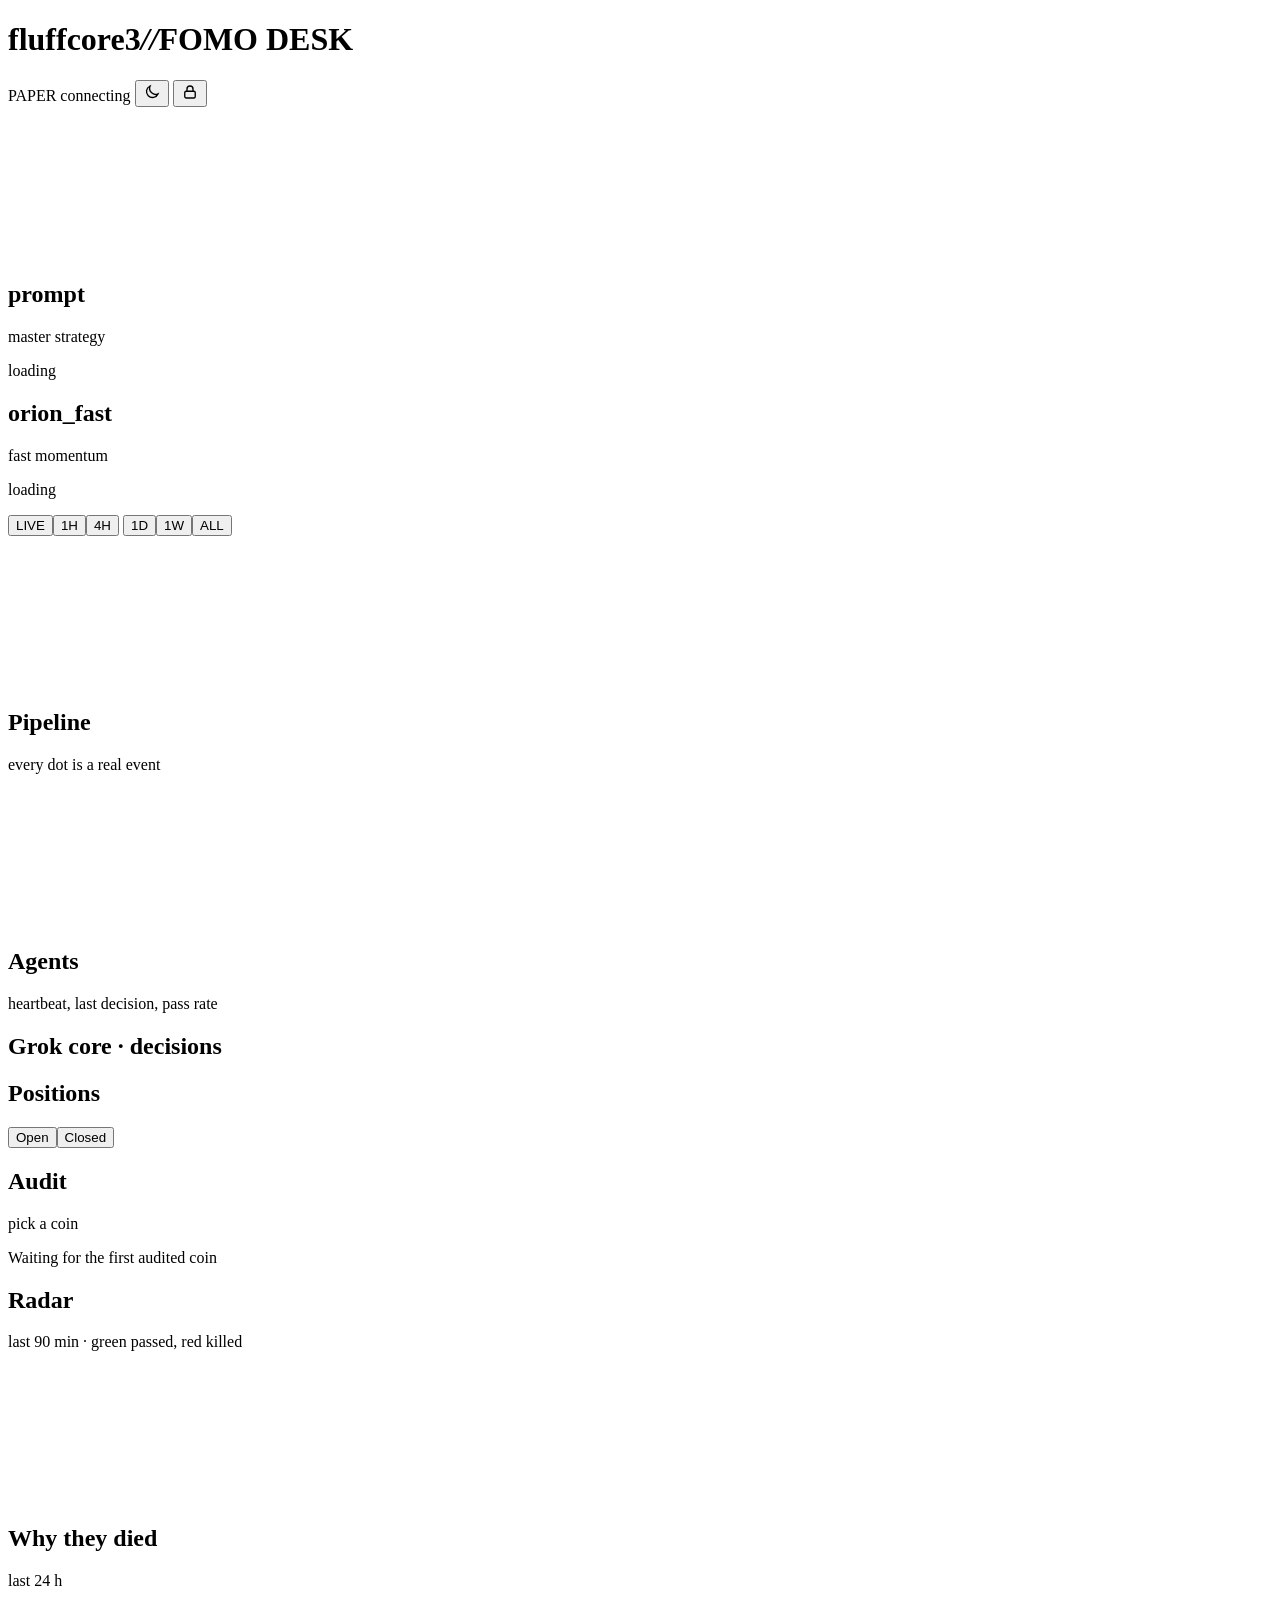
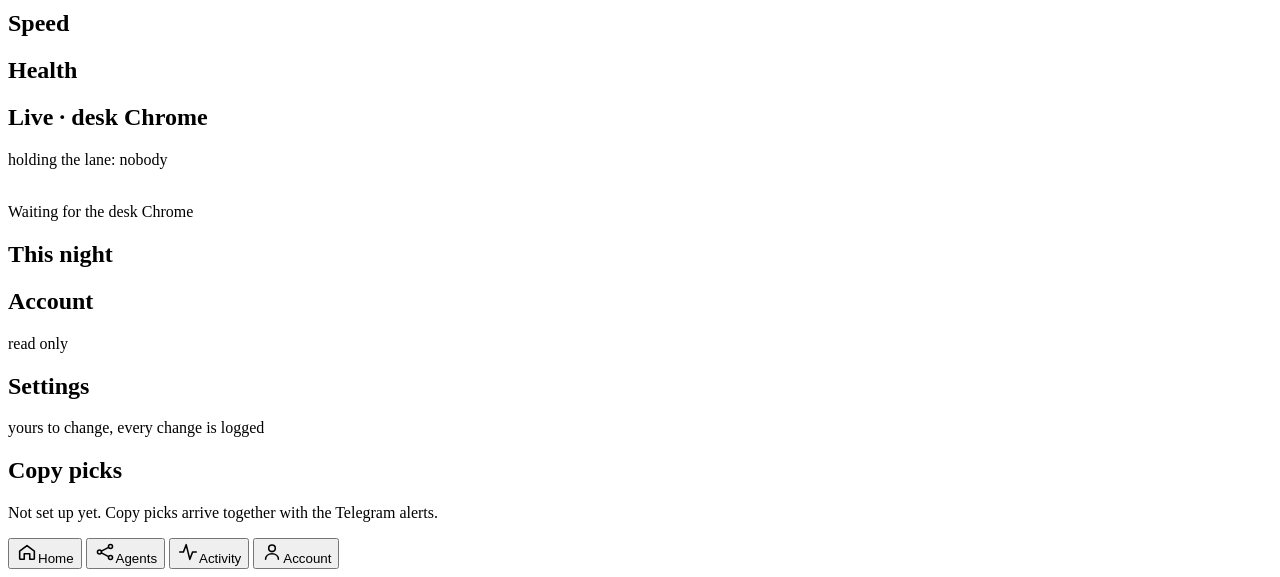
==== web/index.html @ abda7e4b "Phase 6: dashboard (plain HTML/CSS/JS), dashboard API, live stream, phone layout web/: ledger with r" ====
<!doctype html>
<html lang="en" data-theme="dark">
<head>
<meta charset="utf-8">
<title>fluffcore3 // FOMO DESK</title>
<meta name="viewport" content="width=device-width, initial-scale=1, viewport-fit=cover">
<meta name="theme-color" content="#000000">
<meta name="color-scheme" content="dark light">
<meta name="apple-mobile-web-app-capable" content="yes">
<meta name="mobile-web-app-capable" content="yes">
<meta name="apple-mobile-web-app-status-bar-style" content="black-translucent">
<meta name="apple-mobile-web-app-title" content="FOMO DESK">
<meta name="referrer" content="no-referrer">
<link rel="manifest" href="/manifest.json">
<link rel="icon" href="/icon.svg" type="image/svg+xml">
<link rel="apple-touch-icon" href="/apple-touch-icon.png">
<link rel="stylesheet" href="/app.css">
</head>
<body data-tab="home">

<!-- Login: the token is typed here, kept in this browser only, and never put in a URL. -->
<div id="login" class="login" hidden>
  <form id="login-form" class="login__card" autocomplete="off">
    <h1 class="wordmark wordmark--big"><span>fluffcore3</span><i>//</i><b>FOMO DESK</b></h1>
    <p class="login__help">Enter the desk token. It is the <code>APP_TOKEN</code> line in <code>.env</code> on the machine that runs the desk.</p>
    <label class="login__label" for="token-input">Desk token</label>
    <input id="token-input" class="login__input" type="password" name="desk-token" autocomplete="off" autocapitalize="off" spellcheck="false" required>
    <p id="login-error" class="login__error" role="alert" hidden></p>
    <button class="btn btn--primary" type="submit">Open desk</button>
  </form>
</div>

<header class="top">
  <h1 class="wordmark"><span>fluffcore3</span><i>//</i><b>FOMO DESK</b></h1>
  <div class="top__right">
    <span id="mode-pill" class="pill pill--paper" title="Nothing here moves real money">PAPER</span>
    <span class="feed" title="Where new coins and prices are coming from"><i id="feed-dot" class="dot"></i><span id="feed-badge">connecting</span></span>
    <button id="theme-btn" class="icon-btn" type="button" aria-label="Switch between dark and light theme">
      <svg viewBox="0 0 24 24" width="18" height="18" fill="none" stroke="currentColor" stroke-width="1.8" stroke-linecap="round"><path d="M20 14.5A8 8 0 0 1 9.5 4 8 8 0 1 0 20 14.5z"/></svg>
    </button>
    <button id="lock-btn" class="icon-btn" type="button" aria-label="Lock the dashboard">
      <svg viewBox="0 0 24 24" width="18" height="18" fill="none" stroke="currentColor" stroke-width="1.8" stroke-linecap="round" stroke-linejoin="round"><rect x="5" y="11" width="14" height="9" rx="2"/><path d="M8 11V8a4 4 0 0 1 8 0v3"/></svg>
    </button>
  </div>
</header>

<div id="offline" class="offline" role="status" hidden>
  Desk offline · retrying in <b id="retry-in">0</b>s · last update <span id="last-up">--:--:--</span>
</div>
<div id="banners" class="banners" aria-live="polite"></div>
<canvas id="confetti" class="confetti" aria-hidden="true"></canvas>

<main class="grid">

  <!-- The ledger: both strategies side by side, straight on the black, no card. -->
  <section class="ledger" data-tab="home" data-panel="ledger" aria-label="Both strategies">
    <div class="ledger__cols">
      <article class="lane" data-strategy="prompt">
        <header class="lane__head"><i class="swatch swatch--prompt"></i><h2>prompt</h2><span class="lane__sub">master strategy</span></header>
        <div class="lane__bal"><span class="od skeleton" id="bal-prompt" role="img" aria-label="loading"></span></div>
        <p class="lane__pnl skeleton" id="pnl-prompt">loading</p>
        <dl class="lane__stats" id="stats-prompt"></dl>
      </article>
      <article class="lane" data-strategy="orion_fast">
        <header class="lane__head"><i class="swatch swatch--orion"></i><h2>orion_fast</h2><span class="lane__sub">fast momentum</span></header>
        <div class="lane__bal"><span class="od skeleton" id="bal-orion_fast" role="img" aria-label="loading"></span></div>
        <p class="lane__pnl skeleton" id="pnl-orion_fast">loading</p>
        <dl class="lane__stats" id="stats-orion_fast"></dl>
      </article>
    </div>
    <div class="chart">
      <div class="chart__bar">
        <div class="legend" id="chart-legend"></div>
        <div class="range" role="tablist" aria-label="Chart range" id="range-tabs">
          <button role="tab" data-range="live">LIVE</button><button role="tab" data-range="1h">1H</button><button role="tab" data-range="4h">4H</button>
          <button role="tab" data-range="1d" aria-selected="true">1D</button><button role="tab" data-range="1w">1W</button><button role="tab" data-range="all">ALL</button>
        </div>
      </div>
      <div class="chart__stage" id="chart-stage">
        <canvas id="equity" role="img" aria-label="Equity of both strategies over time"></canvas>
        <canvas id="equity-fx" aria-hidden="true"></canvas>
        <div class="tip" id="chart-tip" hidden></div>
        <p class="empty chart__empty" id="chart-empty" hidden>Waiting for the first balance reading</p>
      </div>
    </div>
  </section>

  <section class="panel panel--flow" data-tab="agents" data-panel="flow">
    <header class="panel__head"><h2>Pipeline</h2><span class="meta" id="flow-meta">every dot is a real event</span></header>
    <div class="flow" id="flow-wrap"><canvas id="flow" role="img" aria-label="Coins moving through Scanner, Analyst, Brain, Executor and Risk"></canvas></div>
  </section>

  <section class="panel panel--agents" data-tab="agents" data-panel="agents">
    <header class="panel__head"><h2 id="agents-title">Agents</h2><span class="meta">heartbeat, last decision, pass rate</span></header>
    <ul class="agents" id="agents"></ul>
  </section>

  <section class="panel panel--log" data-tab="activity" data-panel="log">
    <header class="panel__head"><h2>Grok core · decisions</h2><span class="meta" id="log-count"></span></header>
    <div class="chips" id="log-filters" role="group" aria-label="Filter the decision log"></div>
    <ol class="log" id="log"></ol>
    <p class="empty" id="log-empty" hidden>Waiting for the first decision</p>
  </section>

  <section class="panel panel--pos" data-tab="home" data-panel="positions">
    <header class="panel__head"><h2>Positions</h2>
      <div class="range range--small" role="tablist" aria-label="Open or closed" id="pos-tabs"><button role="tab" data-pos="open" aria-selected="true">Open</button><button role="tab" data-pos="closed">Closed</button></div>
    </header>
    <div class="table" id="positions"></div>
    <p class="empty" id="pos-empty" hidden></p>
  </section>

  <section class="panel panel--audit" data-tab="agents" data-panel="audit">
    <header class="panel__head"><h2>Audit</h2><span class="meta" id="audit-title">pick a coin</span></header>
    <div class="audit" id="audit"></div>
    <p class="empty" id="audit-empty">Waiting for the first audited coin</p>
  </section>

  <section class="panel panel--radar" data-tab="activity" data-panel="radar">
    <header class="panel__head"><h2>Radar</h2><span class="meta">last 90 min · green passed, red killed</span></header>
    <div class="radar" id="radar-wrap"><canvas id="radar" role="img" aria-label="Recent coins as blips: green passed, red killed"></canvas><div class="tip" id="radar-tip" hidden></div></div>
    <p class="empty" id="radar-empty" hidden>No coin has been judged yet</p>
  </section>

  <section class="panel panel--kills" data-tab="activity" data-panel="kills">
    <header class="panel__head"><h2>Why they died</h2><span class="meta">last 24 h</span></header>
    <ul class="bars" id="kills"></ul>
    <p class="empty" id="kills-empty" hidden>Nothing has been rejected yet</p>
  </section>

  <section class="panel panel--speed" data-tab="agents" data-panel="speed">
    <header class="panel__head"><h2>Speed</h2><span class="meta" id="lag-chip"></span></header>
    <div class="speed" id="speed"></div>
    <p class="empty" id="speed-empty" hidden>No timings recorded yet</p>
  </section>

  <section class="panel panel--health" data-tab="agents" data-panel="health">
    <header class="panel__head"><h2>Health</h2><span class="meta" id="health-meta"></span></header>
    <ul class="health" id="health"></ul>
  </section>

  <section class="panel panel--frame" data-tab="account" data-panel="frame">
    <header class="panel__head"><h2>Live · desk Chrome</h2><span class="meta" id="frame-meta">holding the lane: nobody</span></header>
    <div class="frame" id="frame-wrap"><img id="frame-a" alt="" class="frame__img is-on"><img id="frame-b" alt="" class="frame__img"><p class="empty frame__empty" id="frame-empty">Waiting for the desk Chrome</p></div>
  </section>

  <section class="panel panel--recap" data-tab="account" data-panel="recap">
    <header class="panel__head"><h2>This night</h2><span class="meta" id="recap-meta"></span></header>
    <dl class="recap" id="recap"></dl>
    <p class="empty" id="recap-empty" hidden>No session has started yet</p>
  </section>

  <section class="panel panel--account" data-tab="account" data-panel="account">
    <header class="panel__head"><h2>Account</h2><span class="meta">read only</span></header>
    <div id="account"></div>
  </section>

  <section class="panel panel--settings" data-tab="account" data-panel="settings">
    <header class="panel__head"><h2>Settings</h2><span class="meta">yours to change, every change is logged</span></header>
    <div id="settings"></div>
  </section>

  <section class="panel panel--picks" data-tab="account" data-panel="picks">
    <header class="panel__head"><h2>Copy picks</h2></header>
    <p class="empty">Not set up yet. Copy picks arrive together with the Telegram alerts.</p>
  </section>
</main>

<nav class="tabbar" id="tabbar" aria-label="Sections">
  <button data-go="home" aria-current="page"><svg viewBox="0 0 24 24" width="22" height="22" fill="none" stroke="currentColor" stroke-width="1.7" stroke-linecap="round" stroke-linejoin="round"><path d="M4 11l8-6 8 6v8a1 1 0 0 1-1 1h-4v-6H9v6H5a1 1 0 0 1-1-1z"/></svg><span>Home</span></button>
  <button data-go="agents"><svg viewBox="0 0 24 24" width="22" height="22" fill="none" stroke="currentColor" stroke-width="1.7" stroke-linecap="round" stroke-linejoin="round"><circle cx="6" cy="12" r="2.2"/><circle cx="18" cy="6" r="2.2"/><circle cx="18" cy="18" r="2.2"/><path d="M8 11l8-4M8 13l8 4"/></svg><span>Agents</span></button>
  <button data-go="activity"><svg viewBox="0 0 24 24" width="22" height="22" fill="none" stroke="currentColor" stroke-width="1.7" stroke-linecap="round" stroke-linejoin="round"><path d="M3 12h4l3-8 4 16 3-8h4"/></svg><span>Activity</span></button>
  <button data-go="account"><svg viewBox="0 0 24 24" width="22" height="22" fill="none" stroke="currentColor" stroke-width="1.7" stroke-linecap="round" stroke-linejoin="round"><circle cx="12" cy="8" r="3.6"/><path d="M5 20c0-3.6 3-6 7-6s7 2.4 7 6"/></svg><span>Account</span></button>
</nav>

<dialog id="coin" class="sheet" aria-labelledby="coin-title">
  <div class="sheet__body">
    <header class="sheet__head">
      <div><h2 id="coin-title">Coin</h2><p class="meta" id="coin-sub"></p></div>
      <button class="icon-btn" id="coin-close" type="button" aria-label="Close"><svg viewBox="0 0 24 24" width="18" height="18" fill="none" stroke="currentColor" stroke-width="1.8" stroke-linecap="round"><path d="M6 6l12 12M18 6L6 18"/></svg></button>
    </header>
    <div class="candles"><canvas id="candles" role="img" aria-label="One-minute candles"></canvas><p class="empty" id="candles-empty" hidden>No prices recorded for this coin yet</p></div>
    <div class="audit audit--sheet" id="coin-audit"></div>
    <div class="sheet__actions" id="coin-actions"></div>
    <p class="sheet__note" id="coin-note" role="status"></p>
  </div>
</dialog>

<script src="/js/core.js"></script>
<script src="/js/odometer.js"></script>
<script src="/js/charts.js"></script>
<script src="/js/flow.js"></script>
<script src="/js/panels.js"></script>
<script src="/js/main.js"></script>
</body>
</html>
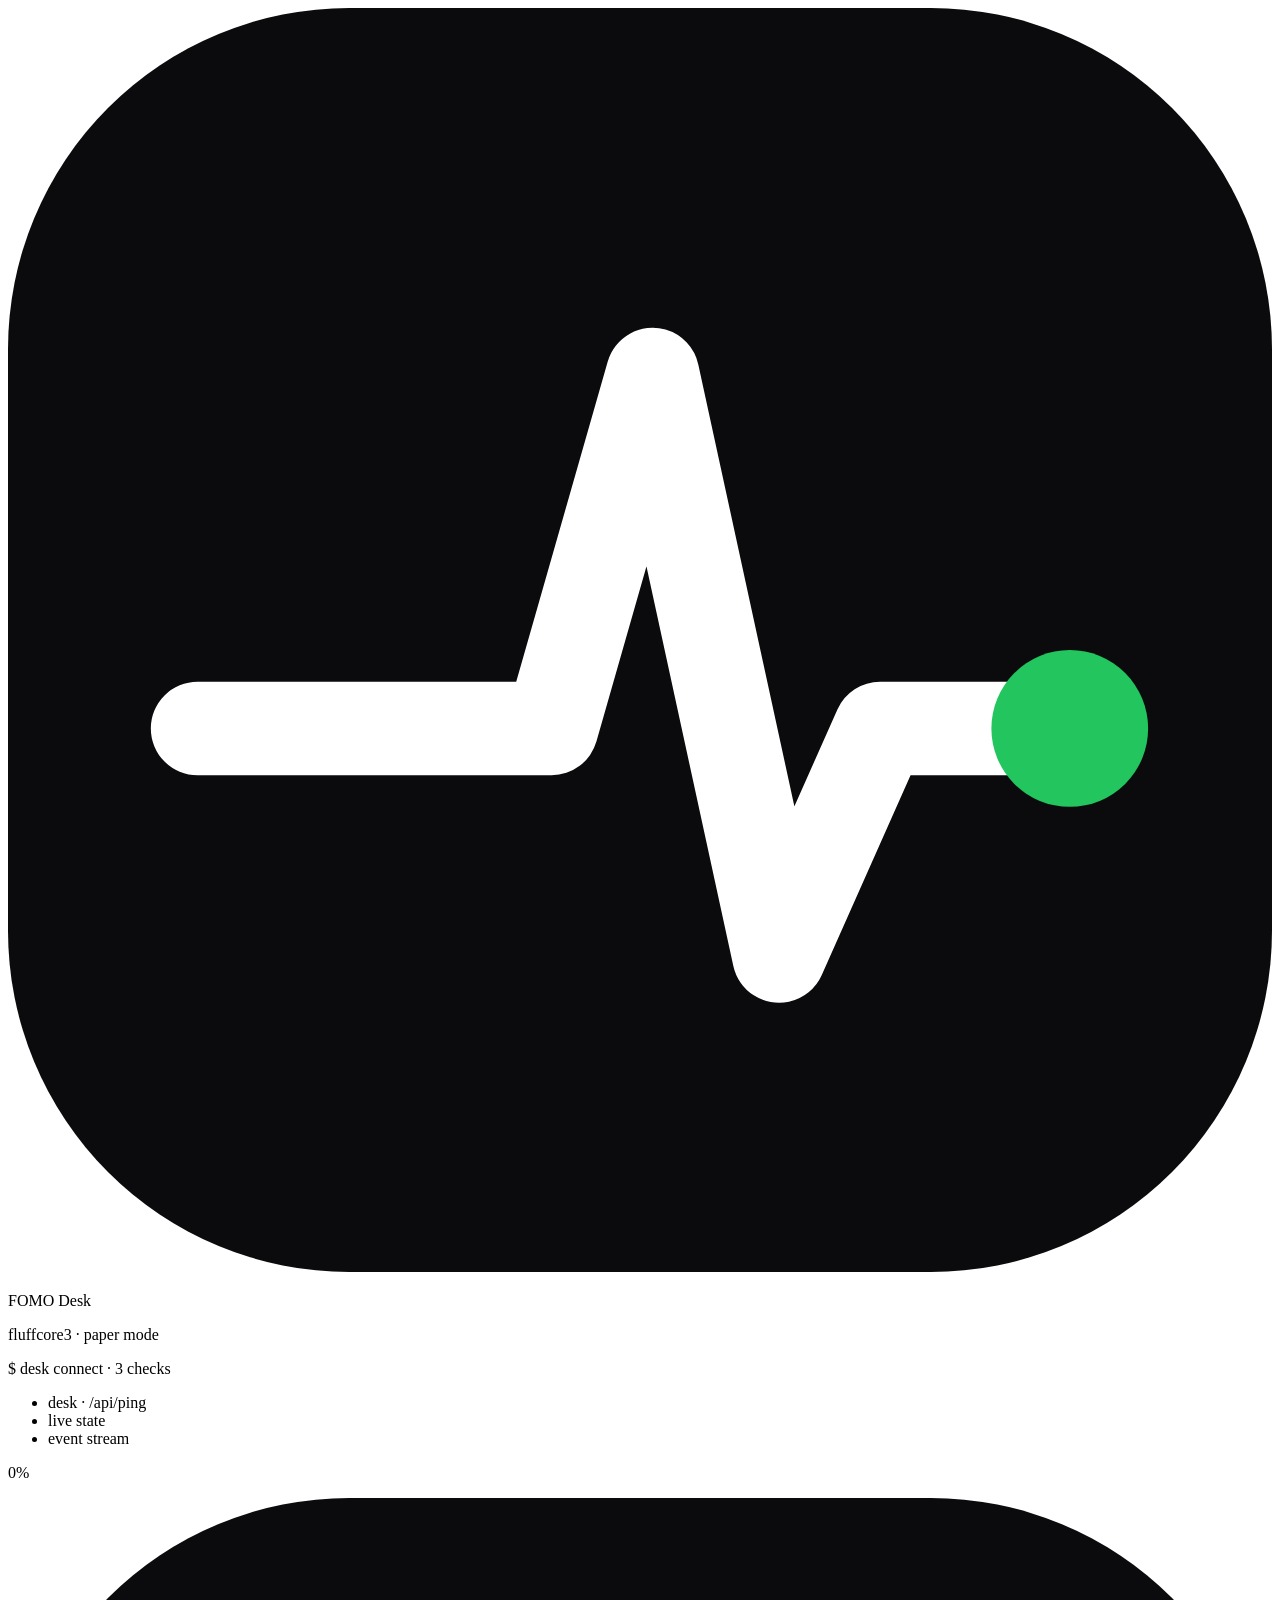
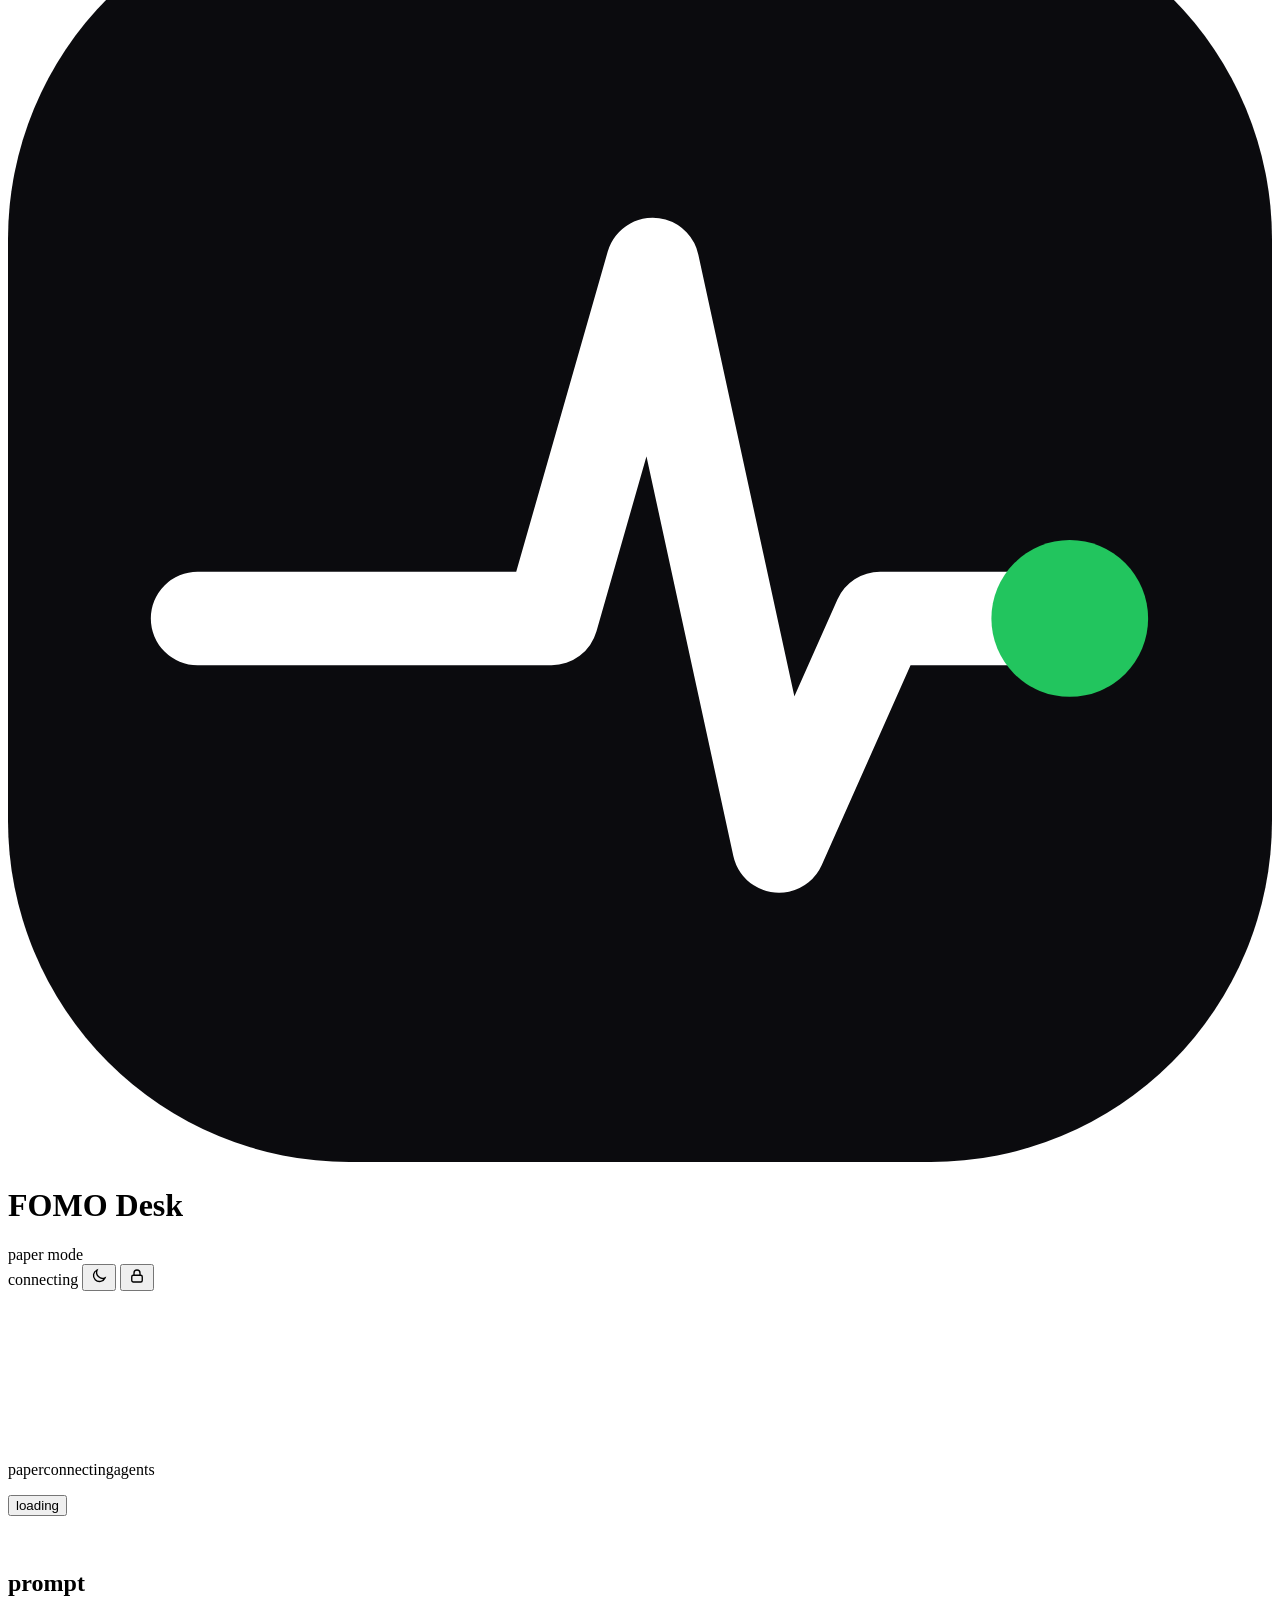
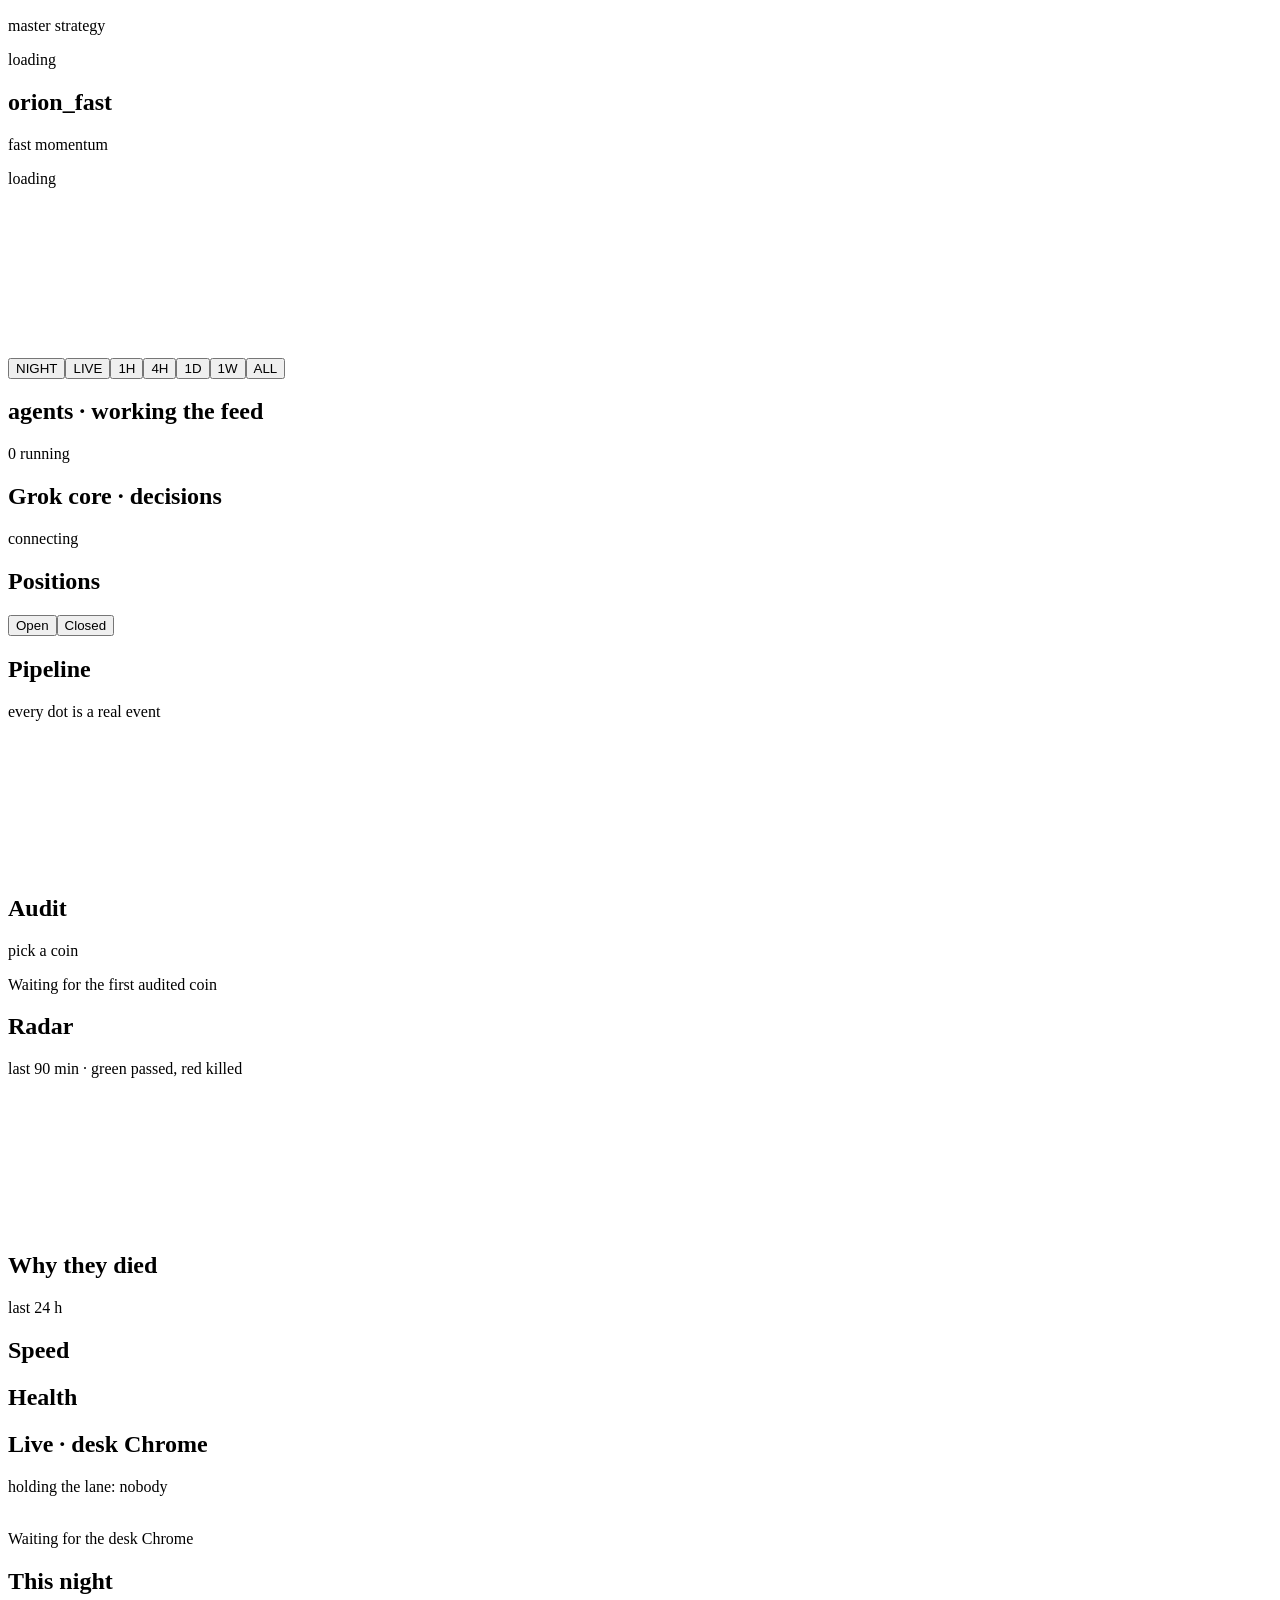
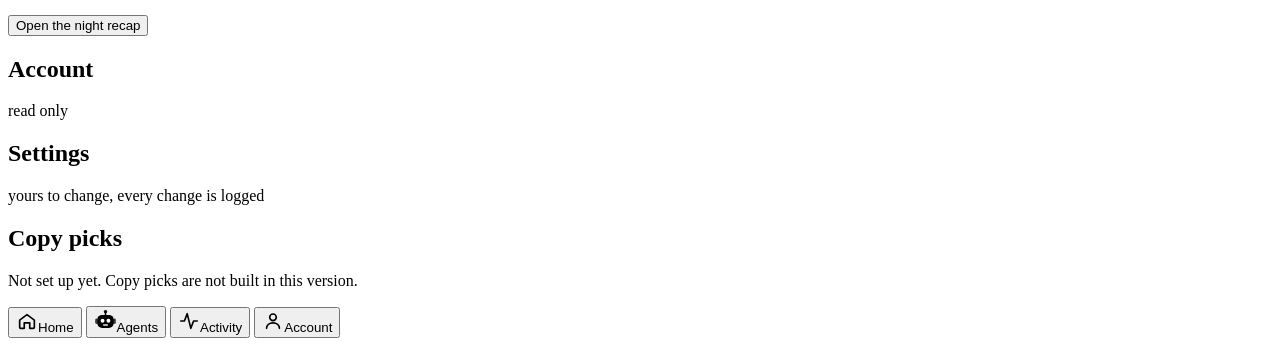
==== commit 2ccb0fcd: "Dashboard redesign to match the reference video (light, one big number, live feed) - Splash with thr" ====
--- a/web/index.html
+++ b/web/index.html
@@ -1,41 +1,111 @@
 <!doctype html>
-<html lang="en" data-theme="dark">
+<html lang="en" data-theme="light">
 <head>
 <meta charset="utf-8">
 <title>fluffcore3 // FOMO DESK</title>
 <meta name="viewport" content="width=device-width, initial-scale=1, viewport-fit=cover">
-<meta name="theme-color" content="#000000">
-<meta name="color-scheme" content="dark light">
+<meta name="theme-color" content="#f3f4f6">
+<meta name="color-scheme" content="light dark">
 <meta name="apple-mobile-web-app-capable" content="yes">
 <meta name="mobile-web-app-capable" content="yes">
-<meta name="apple-mobile-web-app-status-bar-style" content="black-translucent">
-<meta name="apple-mobile-web-app-title" content="FOMO DESK">
+<meta name="apple-mobile-web-app-status-bar-style" content="default">
+<meta name="apple-mobile-web-app-title" content="FOMO Desk">
 <meta name="referrer" content="no-referrer">
 <link rel="manifest" href="/manifest.json">
 <link rel="icon" href="/icon.svg" type="image/svg+xml">
 <link rel="apple-touch-icon" href="/apple-touch-icon.png">
 <link rel="stylesheet" href="/app.css">
+<script src="/js/theme.js"></script>
 </head>
-<body data-tab="home">
-
-<!-- Login: the token is typed here, kept in this browser only, and never put in a URL. -->
+<body data-tab="home" class="is-booting">
+
+<!-- shared drawings: the desk mark, the little agent robot, a key -->
+<svg width="0" height="0" style="position:absolute" aria-hidden="true" focusable="false">
+  <symbol id="i-mark" viewBox="0 0 100 100">
+    <rect width="100" height="100" rx="27" fill="#0b0b0e"/>
+    <polyline points="15,57 34,57 43,57 51,29 61,75 69,57 84,57" fill="none" stroke="#fff" stroke-width="7.4" stroke-linecap="round" stroke-linejoin="round"/>
+    <circle cx="84" cy="57" r="6.2" fill="#22c55e"/>
+  </symbol>
+  <symbol id="i-bot" viewBox="0 0 32 32">
+    <path d="M16 8.5V4.6" fill="none" stroke="currentColor" stroke-width="2.2" stroke-linecap="round"/>
+    <circle class="bot__led" cx="16" cy="3.6" r="2.3" fill="currentColor"/>
+    <rect x="1.6" y="13.2" width="4" height="7.6" rx="2" fill="currentColor" opacity=".75"/>
+    <rect x="26.4" y="13.2" width="4" height="7.6" rx="2" fill="currentColor" opacity=".75"/>
+    <rect x="4.6" y="8.2" width="22.8" height="18.2" rx="6.6" fill="currentColor"/>
+    <circle cx="11.9" cy="16.4" r="2.7" fill="#fff"/><circle cx="20.1" cy="16.4" r="2.7" fill="#fff"/>
+    <rect x="12.4" y="21.3" width="7.2" height="1.9" rx=".95" fill="#fff" opacity=".9"/>
+  </symbol>
+  <symbol id="i-key" viewBox="0 0 24 24">
+    <circle cx="8.2" cy="12" r="4.2" fill="none" stroke="currentColor" stroke-width="2.1"/>
+    <path d="M12.4 12H21M17.6 12v3.4M20.6 12v2.4" fill="none" stroke="currentColor" stroke-width="2.1" stroke-linecap="round"/>
+  </symbol>
+</svg>
+
+<!-- Splash: painted before any script runs. Its three lines are the three real things the page waits for. -->
+<div id="splash" class="splash" role="status" aria-label="Opening the desk">
+  <div class="splash__center">
+    <svg class="splash__mark" viewBox="0 0 100 100" aria-hidden="true"><use href="#i-mark"/></svg>
+    <p class="splash__name">FOMO Desk</p>
+    <p class="splash__chip">fluffcore3 · paper mode</p>
+  </div>
+  <div class="boot" id="boot">
+    <p class="boot__cmd">$ desk connect · 3 checks</p>
+    <ul class="boot__steps" id="boot-steps">
+      <li data-step="ping"><span>desk · /api/ping</span><b></b></li>
+      <li data-step="live"><span>live state</span><b></b></li>
+      <li data-step="stream"><span>event stream</span><b></b></li>
+    </ul>
+    <div class="boot__bar"><i id="boot-fill"></i></div>
+    <p class="boot__pct" id="boot-pct">0%</p>
+  </div>
+</div>
+
+<!-- Connect: the token is typed here, kept in this browser only, and never put in a URL. -->
 <div id="login" class="login" hidden>
-  <form id="login-form" class="login__card" autocomplete="off">
-    <h1 class="wordmark wordmark--big"><span>fluffcore3</span><i>//</i><b>FOMO DESK</b></h1>
-    <p class="login__help">Enter the desk token. It is the <code>APP_TOKEN</code> line in <code>.env</code> on the machine that runs the desk.</p>
-    <label class="login__label" for="token-input">Desk token</label>
+  <form id="login-form" class="connect" autocomplete="off">
+    <i class="grab" aria-hidden="true"></i>
+    <div class="connect__icons" aria-hidden="true">
+      <svg class="tile" viewBox="0 0 100 100"><use href="#i-mark"/></svg>
+      <span class="connect__dots"><i></i><i></i><i></i></span>
+      <span class="tile tile--key"><svg viewBox="0 0 24 24" width="30" height="30"><use href="#i-key"/></svg></span>
+    </div>
+    <h1 class="connect__title">Connect to the desk</h1>
+    <p class="connect__sub">Enter the desk token to open the dashboard</p>
+    <dl class="connect__info">
+      <div><dt>desk</dt><dd>fluffcore3 · FOMO</dd></div>
+      <div><dt>network</dt><dd>Solana</dd></div>
+      <div><dt>mode</dt><dd>PAPER · no real money</dd></div>
+    </dl>
+    <ul class="connect__can">
+      <li class="yes">view balances and activity</li>
+      <li class="yes">paper sells ask you to confirm</li>
+      <li class="no">can't withdraw, deposit or switch to LIVE</li>
+    </ul>
+    <label class="login__label" for="token-input">Desk token <small>the <code>APP_TOKEN</code> line in <code>.env</code> on the machine that runs the desk</small></label>
     <input id="token-input" class="login__input" type="password" name="desk-token" autocomplete="off" autocapitalize="off" spellcheck="false" required>
     <p id="login-error" class="login__error" role="alert" hidden></p>
-    <button class="btn btn--primary" type="submit">Open desk</button>
+    <button class="cta cta--connect" id="connect-btn" type="submit"><span>Connect</span></button>
   </form>
 </div>
 
+<!-- Setup: after a fresh connect, each agent turns "ready" only when its real heartbeat is fresh. -->
+<div id="setup" class="setup" hidden>
+  <div class="setup__in">
+    <div class="brand"><svg class="brand__mark" viewBox="0 0 100 100" aria-hidden="true"><use href="#i-mark"/></svg><span class="brand__name">FOMO Desk</span><span class="chip-mode chip-mode--plain">setup</span></div>
+    <p class="setup__line" id="setup-line"></p>
+    <div class="setup__cards" id="setup-cards"></div>
+  </div>
+</div>
+
 <header class="top">
-  <h1 class="wordmark"><span>fluffcore3</span><i>//</i><b>FOMO DESK</b></h1>
+  <div class="brand">
+    <svg class="brand__mark" viewBox="0 0 100 100" aria-hidden="true"><use href="#i-mark"/></svg>
+    <h1 class="brand__name">FOMO Desk</h1>
+    <span id="mode-pill" class="chip-mode" title="Nothing here moves real money">paper mode</span>
+  </div>
   <div class="top__right">
-    <span id="mode-pill" class="pill pill--paper" title="Nothing here moves real money">PAPER</span>
-    <span class="feed" title="Where new coins and prices are coming from"><i id="feed-dot" class="dot"></i><span id="feed-badge">connecting</span></span>
-    <button id="theme-btn" class="icon-btn" type="button" aria-label="Switch between dark and light theme">
+    <span class="livepill" id="live-pill" title="Where new coins and prices are coming from"><i id="feed-dot" class="dot"></i><span id="feed-short">connecting</span></span>
+    <button id="theme-btn" class="icon-btn" type="button" aria-label="Switch between light and dark theme">
       <svg viewBox="0 0 24 24" width="18" height="18" fill="none" stroke="currentColor" stroke-width="1.8" stroke-linecap="round"><path d="M20 14.5A8 8 0 0 1 9.5 4 8 8 0 1 0 20 14.5z"/></svg>
     </button>
     <button id="lock-btn" class="icon-btn" type="button" aria-label="Lock the dashboard">
@@ -52,62 +122,77 @@
 
 <main class="grid">
 
-  <!-- The ledger: both strategies side by side, straight on the black, no card. -->
-  <section class="ledger" data-tab="home" data-panel="ledger" aria-label="Both strategies">
+  <!-- Home: the coin tape, one big number, the night's line, then the two strategies. -->
+  <section class="ledger" data-tab="home" data-panel="ledger" aria-label="Balance and strategies">
+    <div class="ticker" id="ticker" aria-label="Coins the scanner looked at, with their 1 hour change"><div class="ticker__track" id="ticker-track"></div></div>
     <div class="ledger__cols">
-      <article class="lane" data-strategy="prompt">
-        <header class="lane__head"><i class="swatch swatch--prompt"></i><h2>prompt</h2><span class="lane__sub">master strategy</span></header>
-        <div class="lane__bal"><span class="od skeleton" id="bal-prompt" role="img" aria-label="loading"></span></div>
-        <p class="lane__pnl skeleton" id="pnl-prompt">loading</p>
-        <dl class="lane__stats" id="stats-prompt"></dl>
-      </article>
-      <article class="lane" data-strategy="orion_fast">
-        <header class="lane__head"><i class="swatch swatch--orion"></i><h2>orion_fast</h2><span class="lane__sub">fast momentum</span></header>
-        <div class="lane__bal"><span class="od skeleton" id="bal-orion_fast" role="img" aria-label="loading"></span></div>
-        <p class="lane__pnl skeleton" id="pnl-orion_fast">loading</p>
-        <dl class="lane__stats" id="stats-orion_fast"></dl>
-      </article>
-    </div>
-    <div class="chart">
-      <div class="chart__bar">
-        <div class="legend" id="chart-legend"></div>
-        <div class="range" role="tablist" aria-label="Chart range" id="range-tabs">
-          <button role="tab" data-range="live">LIVE</button><button role="tab" data-range="1h">1H</button><button role="tab" data-range="4h">4H</button>
-          <button role="tab" data-range="1d" aria-selected="true">1D</button><button role="tab" data-range="1w">1W</button><button role="tab" data-range="all">ALL</button>
+      <div class="ledger__left">
+        <div class="hero">
+          <p class="hero__meta"><span>paper</span><span id="feed-badge">connecting</span><span id="hero-agents">agents</span><span id="hero-in"></span></p>
+          <div class="hero__row">
+            <div class="hero__bal"><span class="od skeleton" id="bal-total" role="img" aria-label="loading"></span></div>
+            <span class="delta" id="hero-delta" hidden></span>
+          </div>
+          <div class="hero__chips">
+            <button class="chip-in" id="hero-in-chip" type="button" aria-label="Open the night recap"><span id="hero-in-text">loading</span></button>
+            <span class="mult" id="hero-mult" hidden></span>
+          </div>
+          <p class="hero__pnl"><span id="hero-pnl" class="flat">&nbsp;</span><time id="hero-clock"></time></p>
+        </div>
+        <div class="card strats" id="strats">
+          <article class="strat" data-strategy="prompt">
+            <i class="sdot sdot--prompt"></i><h2>prompt</h2><span class="strat__sub">master strategy</span>
+            <span class="strat__bal"><span class="od skeleton" id="bal-prompt" role="img" aria-label="loading"></span></span>
+            <p class="strat__pnl skeleton" id="pnl-prompt">loading</p>
+            <p class="strat__stats" id="stats-prompt"></p>
+          </article>
+          <article class="strat" data-strategy="orion_fast">
+            <i class="sdot sdot--orion"></i><h2>orion_fast</h2><span class="strat__sub">fast momentum</span>
+            <span class="strat__bal"><span class="od skeleton" id="bal-orion_fast" role="img" aria-label="loading"></span></span>
+            <p class="strat__pnl skeleton" id="pnl-orion_fast">loading</p>
+            <p class="strat__stats" id="stats-orion_fast"></p>
+          </article>
         </div>
       </div>
-      <div class="chart__stage" id="chart-stage">
-        <canvas id="equity" role="img" aria-label="Equity of both strategies over time"></canvas>
-        <canvas id="equity-fx" aria-hidden="true"></canvas>
-        <div class="tip" id="chart-tip" hidden></div>
-        <p class="empty chart__empty" id="chart-empty" hidden>Waiting for the first balance reading</p>
+      <div class="chart">
+        <div class="chart__stage" id="chart-stage">
+          <canvas id="equity" role="img" aria-label="Value of the desk over time against what was put in"></canvas>
+          <canvas id="equity-fx" aria-hidden="true"></canvas>
+          <div class="tip" id="chart-tip" hidden></div>
+          <p class="empty chart__empty" id="chart-empty" hidden>Waiting for the first balance reading</p>
+        </div>
+        <div class="chart__axis"><span id="chart-t0"></span><span class="legend" id="chart-legend"></span><span id="chart-t1"></span></div>
+        <div class="range" role="tablist" aria-label="Chart range" id="range-tabs">
+          <button role="tab" data-range="night" aria-selected="true"><span>NIGHT</span></button><button role="tab" data-range="live"><span>LIVE</span></button><button role="tab" data-range="1h"><span>1H</span></button><button role="tab" data-range="4h"><span>4H</span></button><button role="tab" data-range="1d"><span>1D</span></button><button role="tab" data-range="1w"><span>1W</span></button><button role="tab" data-range="all"><span>ALL</span></button>
+        </div>
       </div>
     </div>
+  </section>
+
+  <section class="panel panel--agents" data-tab="home agents" data-panel="agents">
+    <header class="panel__head"><h2 id="agents-title">agents · working the feed</h2><span class="status" id="agents-run"><i class="dot"></i><span id="agents-count">0 running</span></span></header>
+    <ul class="agents" id="agents"></ul>
+  </section>
+
+  <section class="panel panel--log" data-tab="home activity" data-panel="log">
+    <header class="panel__head"><h2>Grok core · decisions</h2><span class="status" id="stream-status"><i class="dot"></i><span id="stream-label">connecting</span></span></header>
+    <div class="chips" id="log-filters" role="group" aria-label="Filter the decision log"></div>
+    <div class="logclip"><ol class="log" id="log"></ol></div>
+    <p class="empty" id="log-empty" hidden>Waiting for the first decision</p>
+    <p class="meta log__count" id="log-count"></p>
+  </section>
+
+  <section class="panel panel--pos" data-tab="home" data-panel="positions">
+    <header class="panel__head"><h2>Positions</h2>
+      <div class="range range--small" role="tablist" aria-label="Open or closed" id="pos-tabs"><button role="tab" data-pos="open" aria-selected="true"><span>Open</span></button><button role="tab" data-pos="closed"><span>Closed</span></button></div>
+    </header>
+    <div class="table" id="positions"></div>
+    <p class="empty" id="pos-empty" hidden></p>
   </section>
 
   <section class="panel panel--flow" data-tab="agents" data-panel="flow">
     <header class="panel__head"><h2>Pipeline</h2><span class="meta" id="flow-meta">every dot is a real event</span></header>
     <div class="flow" id="flow-wrap"><canvas id="flow" role="img" aria-label="Coins moving through Scanner, Analyst, Brain, Executor and Risk"></canvas></div>
-  </section>
-
-  <section class="panel panel--agents" data-tab="agents" data-panel="agents">
-    <header class="panel__head"><h2 id="agents-title">Agents</h2><span class="meta">heartbeat, last decision, pass rate</span></header>
-    <ul class="agents" id="agents"></ul>
-  </section>
-
-  <section class="panel panel--log" data-tab="activity" data-panel="log">
-    <header class="panel__head"><h2>Grok core · decisions</h2><span class="meta" id="log-count"></span></header>
-    <div class="chips" id="log-filters" role="group" aria-label="Filter the decision log"></div>
-    <ol class="log" id="log"></ol>
-    <p class="empty" id="log-empty" hidden>Waiting for the first decision</p>
-  </section>
-
-  <section class="panel panel--pos" data-tab="home" data-panel="positions">
-    <header class="panel__head"><h2>Positions</h2>
-      <div class="range range--small" role="tablist" aria-label="Open or closed" id="pos-tabs"><button role="tab" data-pos="open" aria-selected="true">Open</button><button role="tab" data-pos="closed">Closed</button></div>
-    </header>
-    <div class="table" id="positions"></div>
-    <p class="empty" id="pos-empty" hidden></p>
   </section>
 
   <section class="panel panel--audit" data-tab="agents" data-panel="audit">
@@ -148,6 +233,7 @@
     <header class="panel__head"><h2>This night</h2><span class="meta" id="recap-meta"></span></header>
     <dl class="recap" id="recap"></dl>
     <p class="empty" id="recap-empty" hidden>No session has started yet</p>
+    <button class="btn btn--wide" id="recap-open" type="button">Open the night recap</button>
   </section>
 
   <section class="panel panel--account" data-tab="account" data-panel="account">
@@ -162,19 +248,20 @@
 
   <section class="panel panel--picks" data-tab="account" data-panel="picks">
     <header class="panel__head"><h2>Copy picks</h2></header>
-    <p class="empty">Not set up yet. Copy picks arrive together with the Telegram alerts.</p>
+    <p class="empty">Not set up yet. Copy picks are not built in this version.</p>
   </section>
 </main>
 
 <nav class="tabbar" id="tabbar" aria-label="Sections">
-  <button data-go="home" aria-current="page"><svg viewBox="0 0 24 24" width="22" height="22" fill="none" stroke="currentColor" stroke-width="1.7" stroke-linecap="round" stroke-linejoin="round"><path d="M4 11l8-6 8 6v8a1 1 0 0 1-1 1h-4v-6H9v6H5a1 1 0 0 1-1-1z"/></svg><span>Home</span></button>
-  <button data-go="agents"><svg viewBox="0 0 24 24" width="22" height="22" fill="none" stroke="currentColor" stroke-width="1.7" stroke-linecap="round" stroke-linejoin="round"><circle cx="6" cy="12" r="2.2"/><circle cx="18" cy="6" r="2.2"/><circle cx="18" cy="18" r="2.2"/><path d="M8 11l8-4M8 13l8 4"/></svg><span>Agents</span></button>
-  <button data-go="activity"><svg viewBox="0 0 24 24" width="22" height="22" fill="none" stroke="currentColor" stroke-width="1.7" stroke-linecap="round" stroke-linejoin="round"><path d="M3 12h4l3-8 4 16 3-8h4"/></svg><span>Activity</span></button>
-  <button data-go="account"><svg viewBox="0 0 24 24" width="22" height="22" fill="none" stroke="currentColor" stroke-width="1.7" stroke-linecap="round" stroke-linejoin="round"><circle cx="12" cy="8" r="3.6"/><path d="M5 20c0-3.6 3-6 7-6s7 2.4 7 6"/></svg><span>Account</span></button>
+  <button data-go="home" aria-current="page"><svg viewBox="0 0 24 24" width="22" height="22" fill="none" stroke="currentColor" stroke-width="1.8" stroke-linecap="round" stroke-linejoin="round"><path d="M4 11l8-6 8 6v8a1 1 0 0 1-1 1h-4v-6H9v6H5a1 1 0 0 1-1-1z"/></svg><span>Home</span></button>
+  <button data-go="agents"><svg viewBox="0 0 32 32" width="23" height="23" aria-hidden="true"><use href="#i-bot"/></svg><span>Agents</span></button>
+  <button data-go="activity"><svg viewBox="0 0 24 24" width="22" height="22" fill="none" stroke="currentColor" stroke-width="1.8" stroke-linecap="round" stroke-linejoin="round"><path d="M3 12h4l3-8 4 16 3-8h4"/></svg><span>Activity</span></button>
+  <button data-go="account"><svg viewBox="0 0 24 24" width="22" height="22" fill="none" stroke="currentColor" stroke-width="1.8" stroke-linecap="round" stroke-linejoin="round"><circle cx="12" cy="8" r="3.6"/><path d="M5 20c0-3.6 3-6 7-6s7 2.4 7 6"/></svg><span>Account</span></button>
 </nav>
 
 <dialog id="coin" class="sheet" aria-labelledby="coin-title">
   <div class="sheet__body">
+    <i class="grab" aria-hidden="true"></i>
     <header class="sheet__head">
       <div><h2 id="coin-title">Coin</h2><p class="meta" id="coin-sub"></p></div>
       <button class="icon-btn" id="coin-close" type="button" aria-label="Close"><svg viewBox="0 0 24 24" width="18" height="18" fill="none" stroke="currentColor" stroke-width="1.8" stroke-linecap="round"><path d="M6 6l12 12M18 6L6 18"/></svg></button>
@@ -186,11 +273,38 @@
   </div>
 </dialog>
 
-<script src="/js/core.js"></script>
-<script src="/js/odometer.js"></script>
-<script src="/js/charts.js"></script>
-<script src="/js/flow.js"></script>
-<script src="/js/panels.js"></script>
-<script src="/js/main.js"></script>
+<!-- Night recap: every number is read from the desk when the sheet opens. -->
+<dialog id="recap-sheet" class="sheet sheet--recap" aria-labelledby="recap-sheet-title">
+  <div class="sheet__body">
+    <i class="grab" aria-hidden="true"></i>
+    <header class="rc__head">
+      <svg class="tile tile--md" viewBox="0 0 100 100" aria-hidden="true"><use href="#i-mark"/></svg>
+      <div><h2 id="recap-sheet-title">Night recap</h2><p class="rc__sub" id="rc-sub"></p></div>
+      <button class="icon-btn" id="recap-close" type="button" aria-label="Close"><svg viewBox="0 0 24 24" width="18" height="18" fill="none" stroke="currentColor" stroke-width="1.8" stroke-linecap="round"><path d="M6 6l12 12M18 6L6 18"/></svg></button>
+    </header>
+    <div><p class="rc__label">put in</p><p class="rc__in" id="rc-in"></p></div>
+    <div><p class="rc__label">now worth</p><p class="rc__now"><span id="rc-now"></span><span class="mult" id="rc-mult" hidden></span></p></div>
+    <dl class="rc__tiles" id="rc-tiles"></dl>
+    <div class="rc__lines" id="rc-lines"></div>
+    <button class="cta" id="rc-report" type="button"><span>open the full night report</span></button>
+    <p class="sheet__note" id="rc-note" role="status"></p>
+  </div>
+</dialog>
+
+<dialog id="report" class="sheet" aria-labelledby="report-title">
+  <div class="sheet__body">
+    <header class="sheet__head"><h2 id="report-title">Night report</h2>
+      <button class="icon-btn" id="report-close" type="button" aria-label="Close"><svg viewBox="0 0 24 24" width="18" height="18" fill="none" stroke="currentColor" stroke-width="1.8" stroke-linecap="round"><path d="M6 6l12 12M18 6L6 18"/></svg></button>
+    </header>
+    <iframe id="report-frame" sandbox title="Night report" style="width:100%;height:70dvh;border:0;background:#fff;border-radius:12px"></iframe>
+  </div>
+</dialog>
+
+<script src="/js/core.js" defer></script>
+<script src="/js/odometer.js" defer></script>
+<script src="/js/charts.js" defer></script>
+<script src="/js/flow.js" defer></script>
+<script src="/js/panels.js" defer></script>
+<script src="/js/main.js" defer></script>
 </body>
 </html>
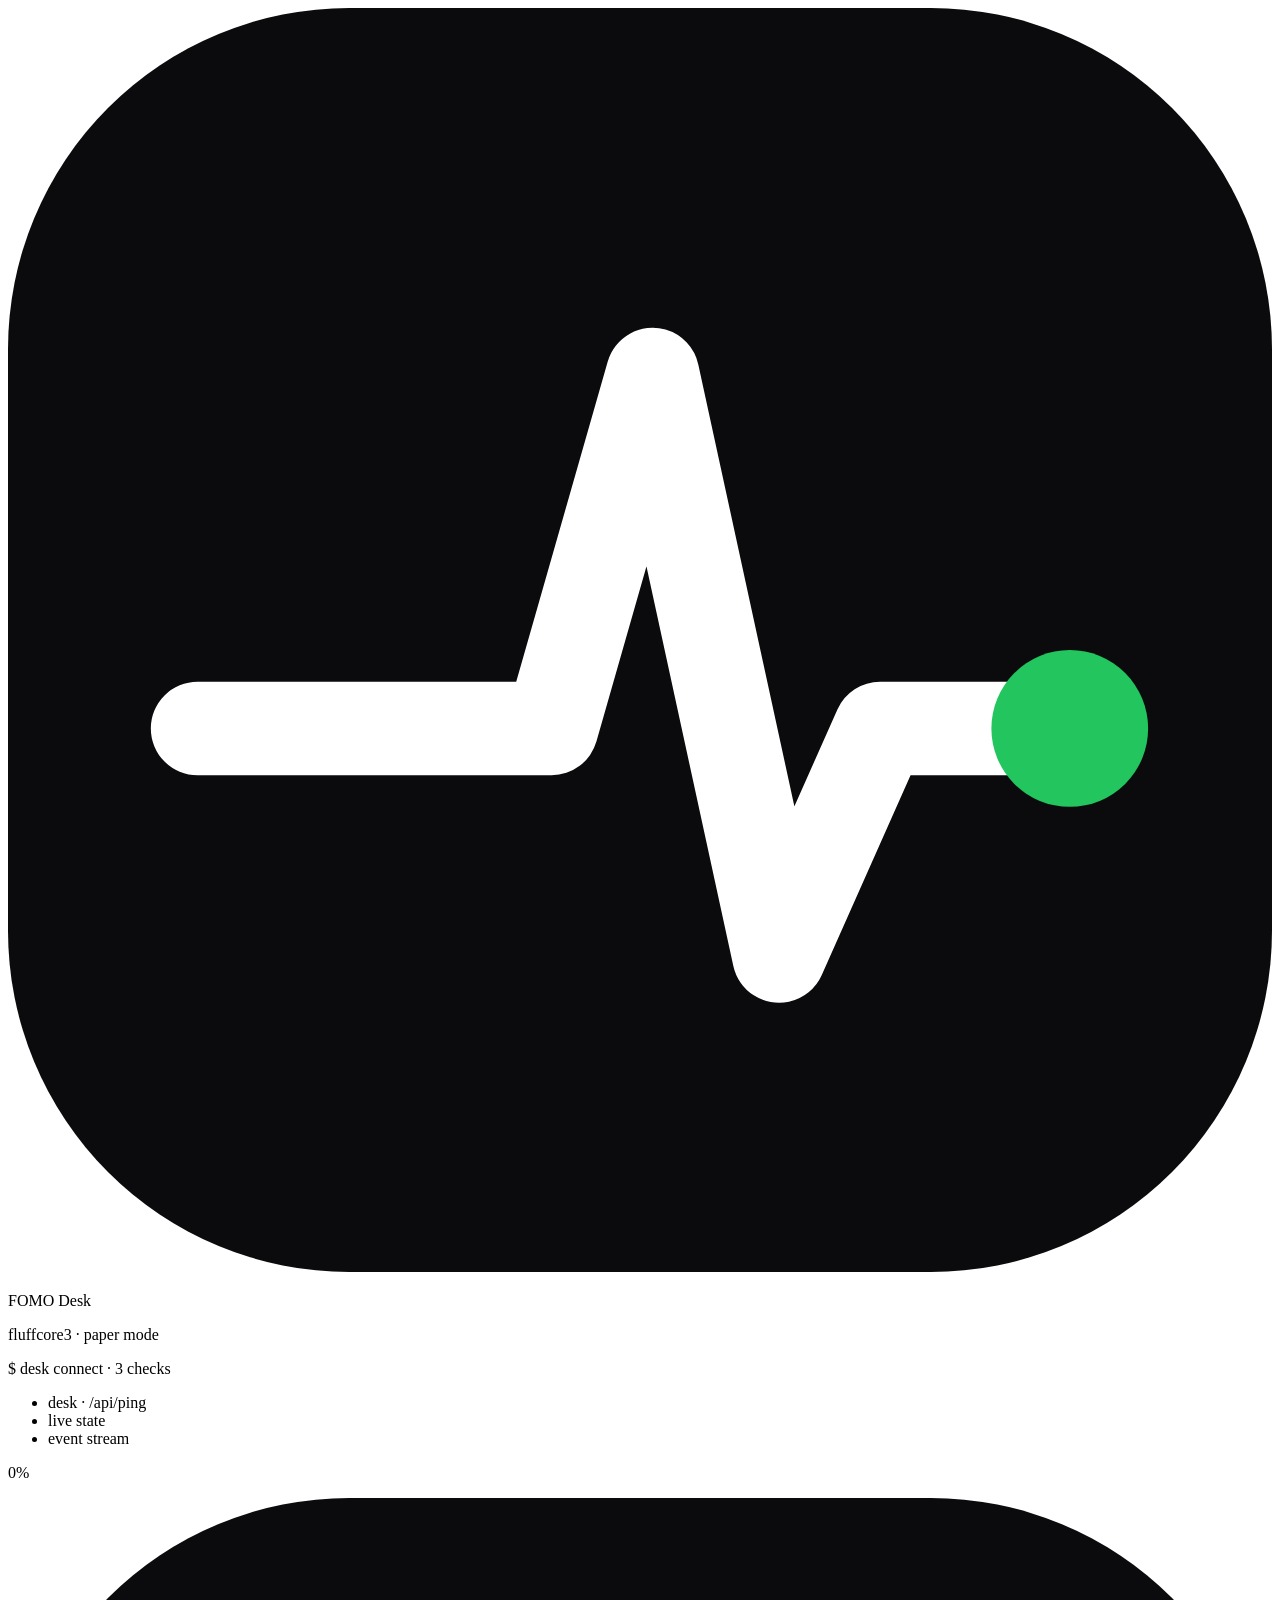
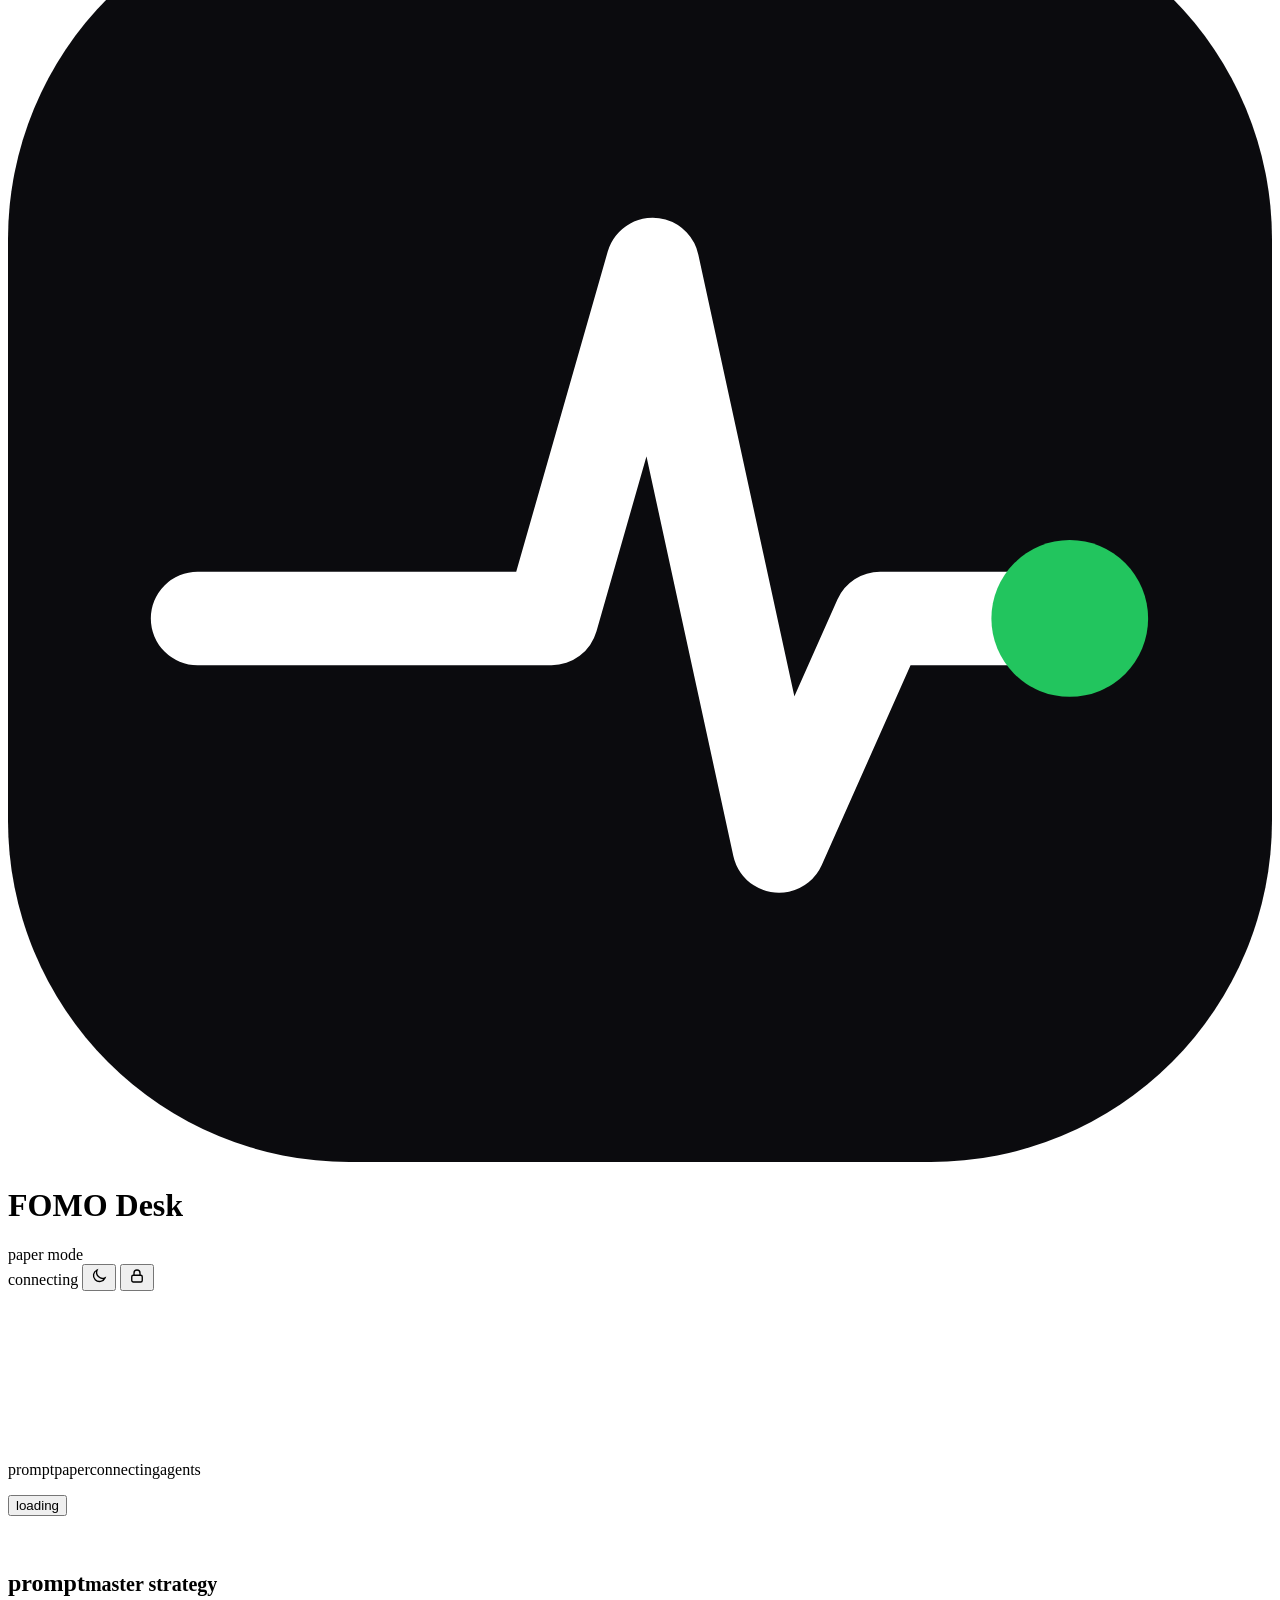
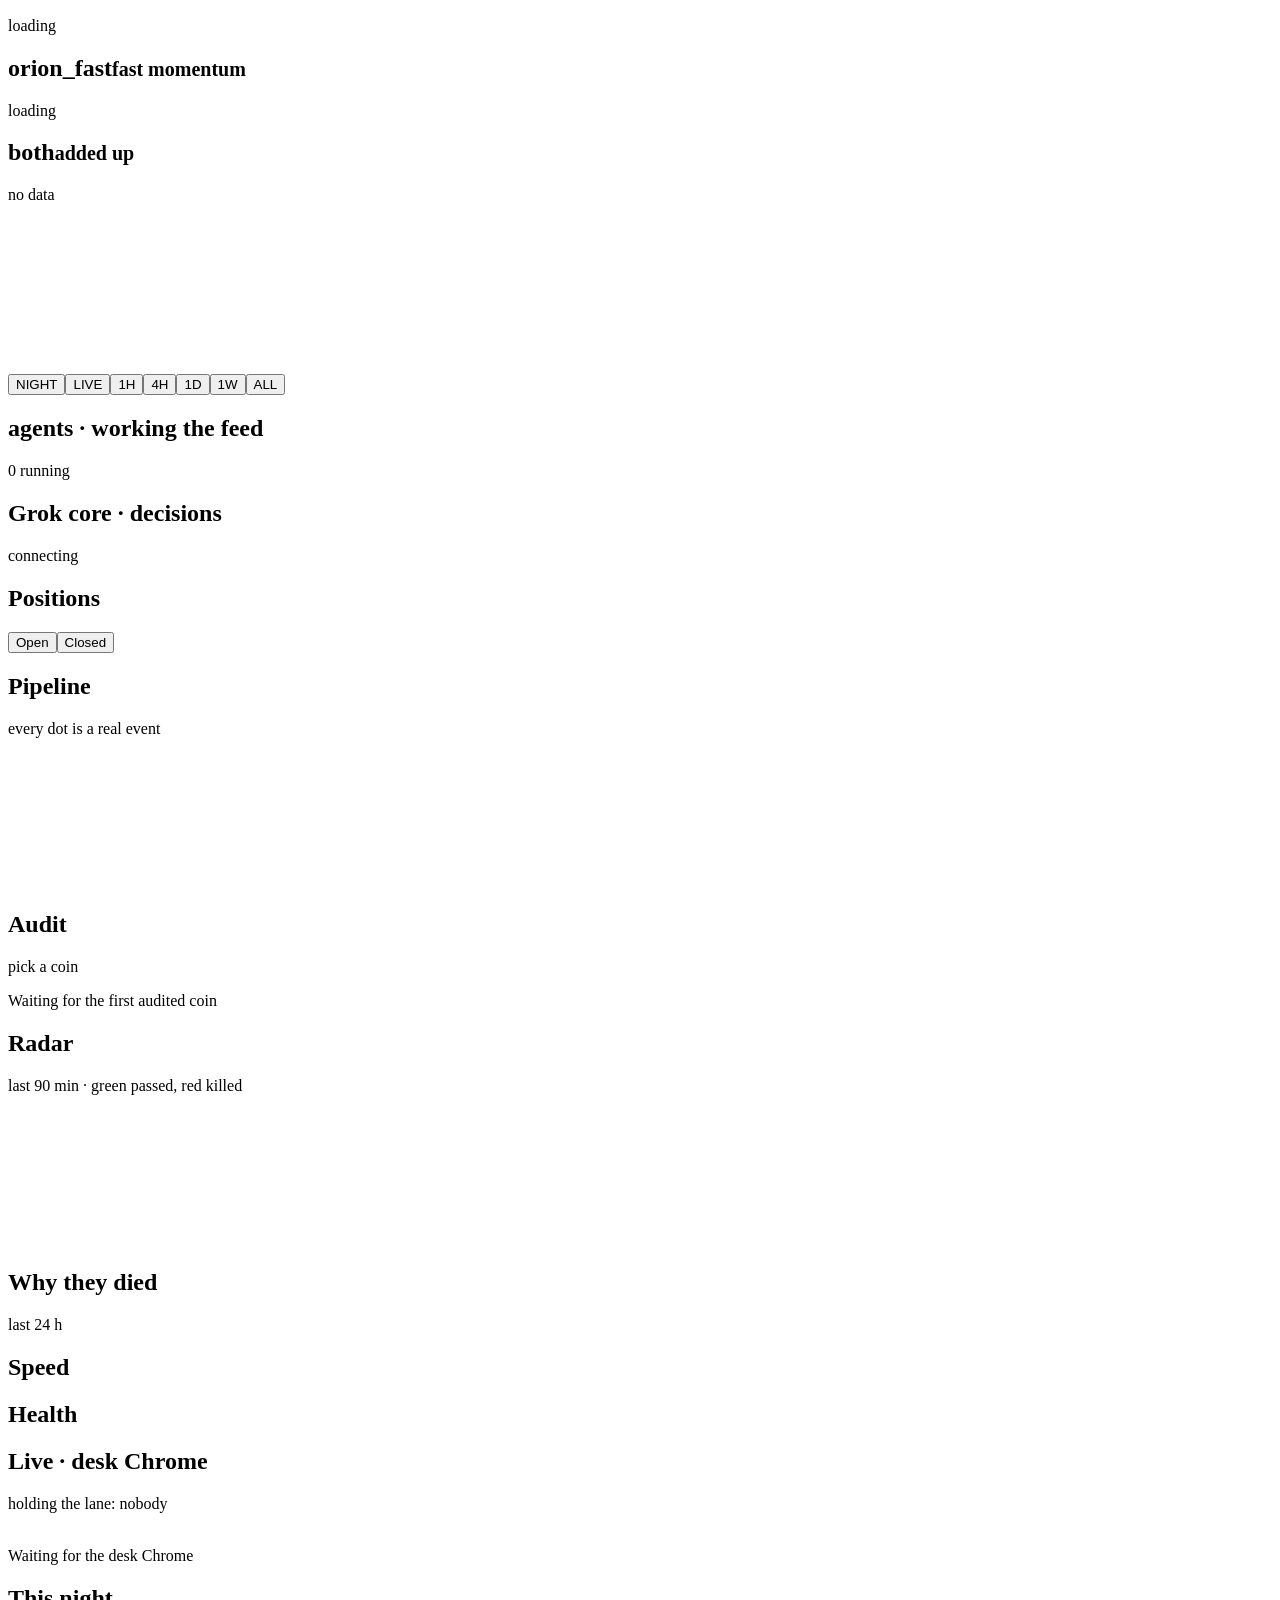
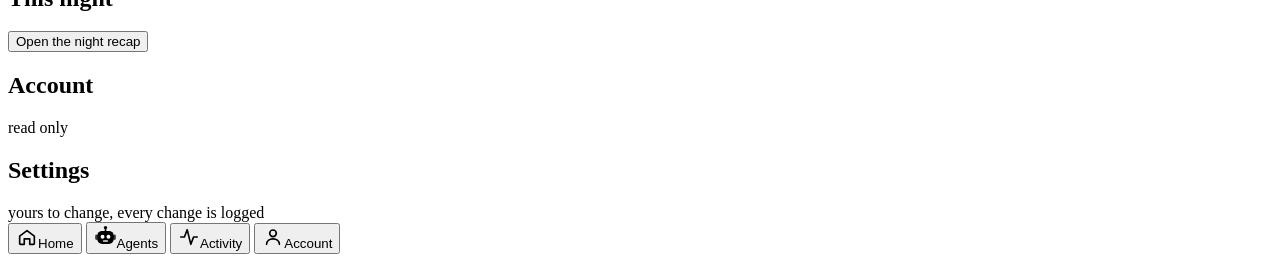
==== commit 91e8a71b: "Big number starts at $150, nothing cut off, placeholder panel removed, UI audit - The big number and" ====
--- a/web/index.html
+++ b/web/index.html
@@ -35,9 +35,11 @@
     <circle cx="11.9" cy="16.4" r="2.7" fill="#fff"/><circle cx="20.1" cy="16.4" r="2.7" fill="#fff"/>
     <rect x="12.4" y="21.3" width="7.2" height="1.9" rx=".95" fill="#fff" opacity=".9"/>
   </symbol>
-  <symbol id="i-key" viewBox="0 0 24 24">
-    <circle cx="8.2" cy="12" r="4.2" fill="none" stroke="currentColor" stroke-width="2.1"/>
-    <path d="M12.4 12H21M17.6 12v3.4M20.6 12v2.4" fill="none" stroke="currentColor" stroke-width="2.1" stroke-linecap="round"/>
+  <!-- the Phantom ghost on its lavender tile. A picture only: this desk has no wallet code and connects to no wallet. -->
+  <symbol id="i-phantom" viewBox="0 0 100 100">
+    <rect width="100" height="100" rx="27" fill="#ab9ff2"/>
+    <path fill="#fff" d="M15 68c0-23 19-43 43-43 16 0 28 11 28 26 0 11-7 20-16 20-6 0-9-5-13-5-5 0-9 10-18 10-5 0-7-5-10-5-4 0-7 5-11 5-2 0-3-3-3-8z"/>
+    <ellipse cx="62.5" cy="44.5" rx="3.3" ry="5.4" fill="#ab9ff2"/><ellipse cx="74.5" cy="44.5" rx="3.3" ry="5.4" fill="#ab9ff2"/>
   </symbol>
 </svg>
 
@@ -66,8 +68,8 @@
     <i class="grab" aria-hidden="true"></i>
     <div class="connect__icons" aria-hidden="true">
       <svg class="tile" viewBox="0 0 100 100"><use href="#i-mark"/></svg>
-      <span class="connect__dots"><i></i><i></i><i></i></span>
-      <span class="tile tile--key"><svg viewBox="0 0 24 24" width="30" height="30"><use href="#i-key"/></svg></span>
+      <span class="connect__dots"><i></i><i></i></span>
+      <svg class="tile" viewBox="0 0 100 100"><use href="#i-phantom"/></svg>
     </div>
     <h1 class="connect__title">Connect to the desk</h1>
     <p class="connect__sub">Enter the desk token to open the dashboard</p>
@@ -128,7 +130,7 @@
     <div class="ledger__cols">
       <div class="ledger__left">
         <div class="hero">
-          <p class="hero__meta"><span>paper</span><span id="feed-badge">connecting</span><span id="hero-agents">agents</span><span id="hero-in"></span></p>
+          <p class="hero__meta"><span id="hero-view">prompt</span><span>paper</span><span id="feed-badge">connecting</span><span id="hero-agents">agents</span><span id="hero-in"></span></p>
           <div class="hero__row">
             <div class="hero__bal"><span class="od skeleton" id="bal-total" role="img" aria-label="loading"></span></div>
             <span class="delta" id="hero-delta" hidden></span>
@@ -139,19 +141,22 @@
           </div>
           <p class="hero__pnl"><span id="hero-pnl" class="flat">&nbsp;</span><time id="hero-clock"></time></p>
         </div>
-        <div class="card strats" id="strats">
-          <article class="strat" data-strategy="prompt">
-            <i class="sdot sdot--prompt"></i><h2>prompt</h2><span class="strat__sub">master strategy</span>
+        <div class="card strats" id="strats" role="radiogroup" aria-label="Which one the big number and the line show">
+          <div class="strat" data-view="prompt" role="radio" tabindex="0" aria-checked="true">
+            <i class="sdot sdot--prompt"></i><h2>prompt<small>master strategy</small></h2>
             <span class="strat__bal"><span class="od skeleton" id="bal-prompt" role="img" aria-label="loading"></span></span>
-            <p class="strat__pnl skeleton" id="pnl-prompt">loading</p>
-            <p class="strat__stats" id="stats-prompt"></p>
-          </article>
-          <article class="strat" data-strategy="orion_fast">
-            <i class="sdot sdot--orion"></i><h2>orion_fast</h2><span class="strat__sub">fast momentum</span>
+            <p class="strat__line"><span class="strat__pnl skeleton" id="pnl-prompt">loading</span><span class="strat__stats" id="stats-prompt"></span></p>
+          </div>
+          <div class="strat" data-view="orion_fast" role="radio" tabindex="0" aria-checked="false">
+            <i class="sdot sdot--orion"></i><h2>orion_fast<small>fast momentum</small></h2>
             <span class="strat__bal"><span class="od skeleton" id="bal-orion_fast" role="img" aria-label="loading"></span></span>
-            <p class="strat__pnl skeleton" id="pnl-orion_fast">loading</p>
-            <p class="strat__stats" id="stats-orion_fast"></p>
-          </article>
+            <p class="strat__line"><span class="strat__pnl skeleton" id="pnl-orion_fast">loading</span><span class="strat__stats" id="stats-orion_fast"></span></p>
+          </div>
+          <div class="strat" data-view="both" role="radio" tabindex="0" aria-checked="false">
+            <i class="sdot sdot--both"></i><h2>both<small>added up</small></h2>
+            <span class="strat__bal" id="bal-both">no data</span>
+            <p class="strat__line"><span class="strat__pnl" id="pnl-both"></span><span class="strat__stats" id="stats-both"></span></p>
+          </div>
         </div>
       </div>
       <div class="chart">
@@ -246,10 +251,6 @@
     <div id="settings"></div>
   </section>
 
-  <section class="panel panel--picks" data-tab="account" data-panel="picks">
-    <header class="panel__head"><h2>Copy picks</h2></header>
-    <p class="empty">Not set up yet. Copy picks are not built in this version.</p>
-  </section>
 </main>
 
 <nav class="tabbar" id="tabbar" aria-label="Sections">
